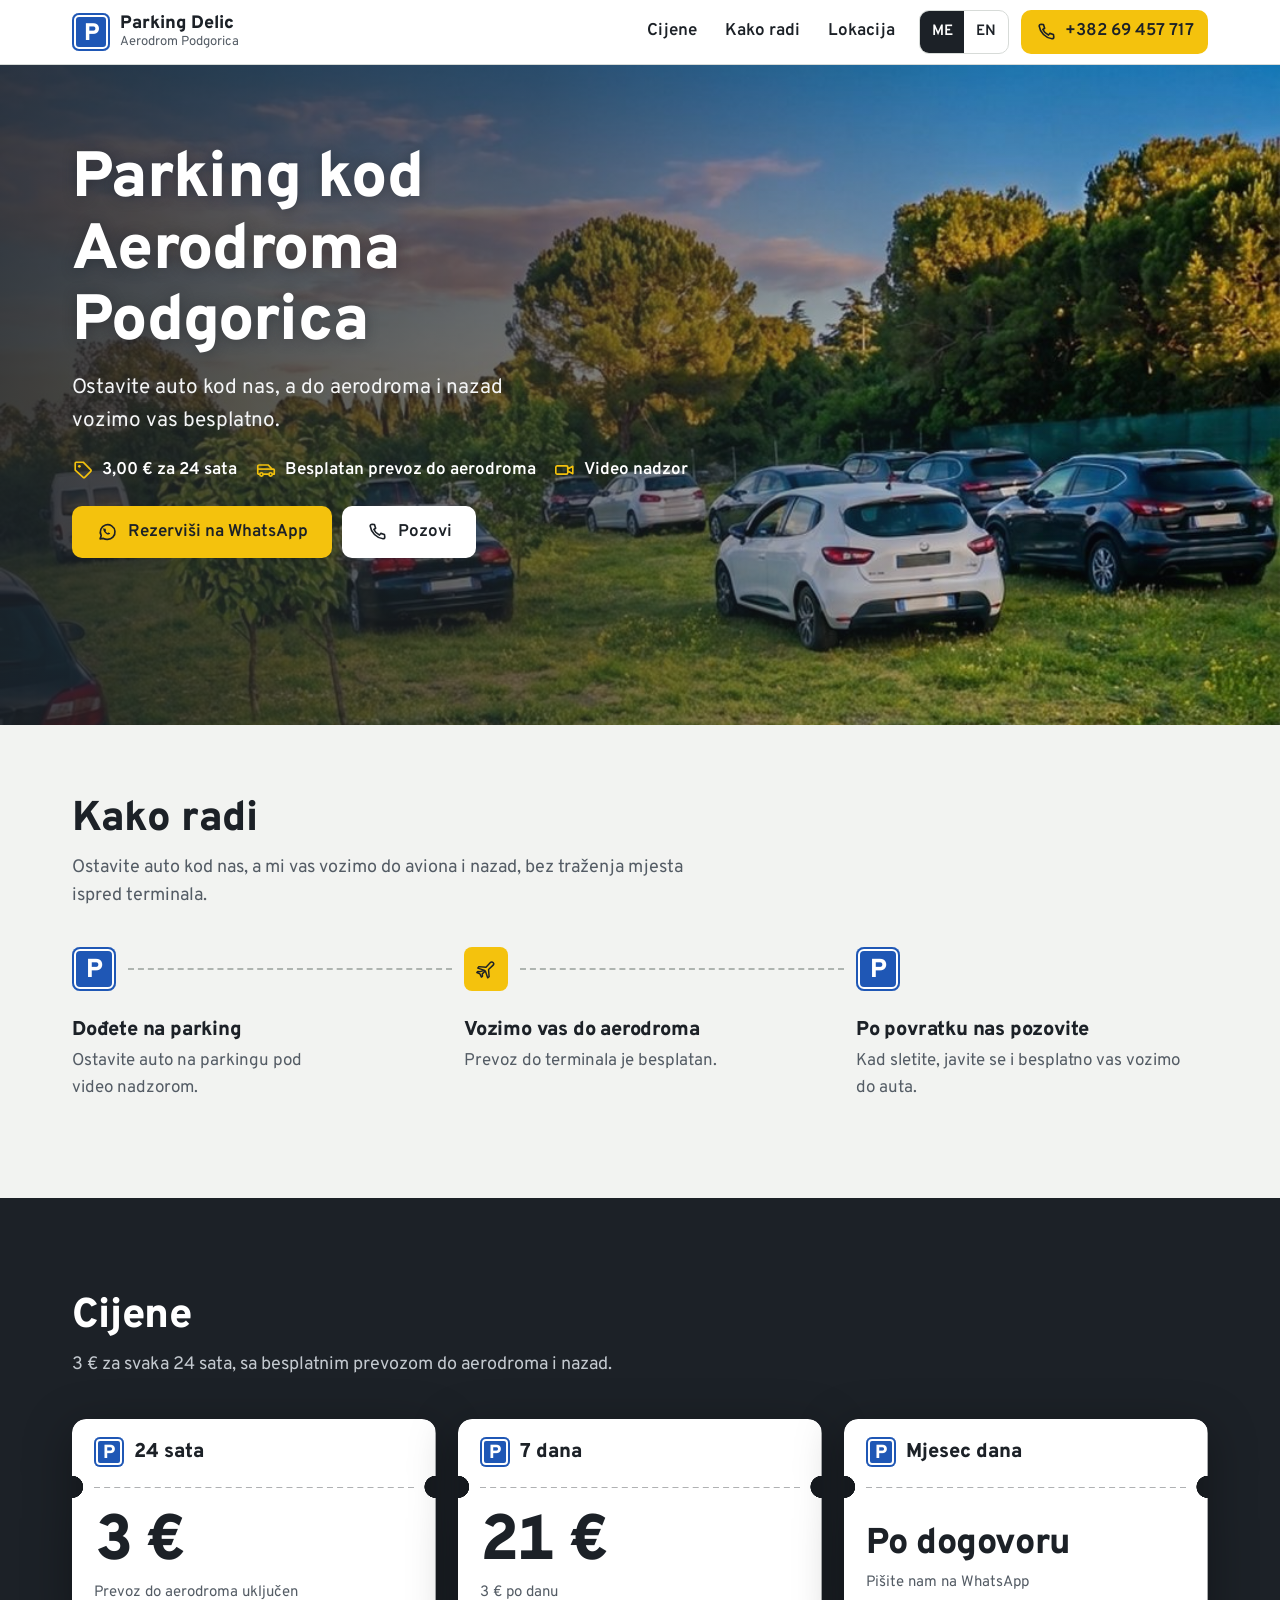
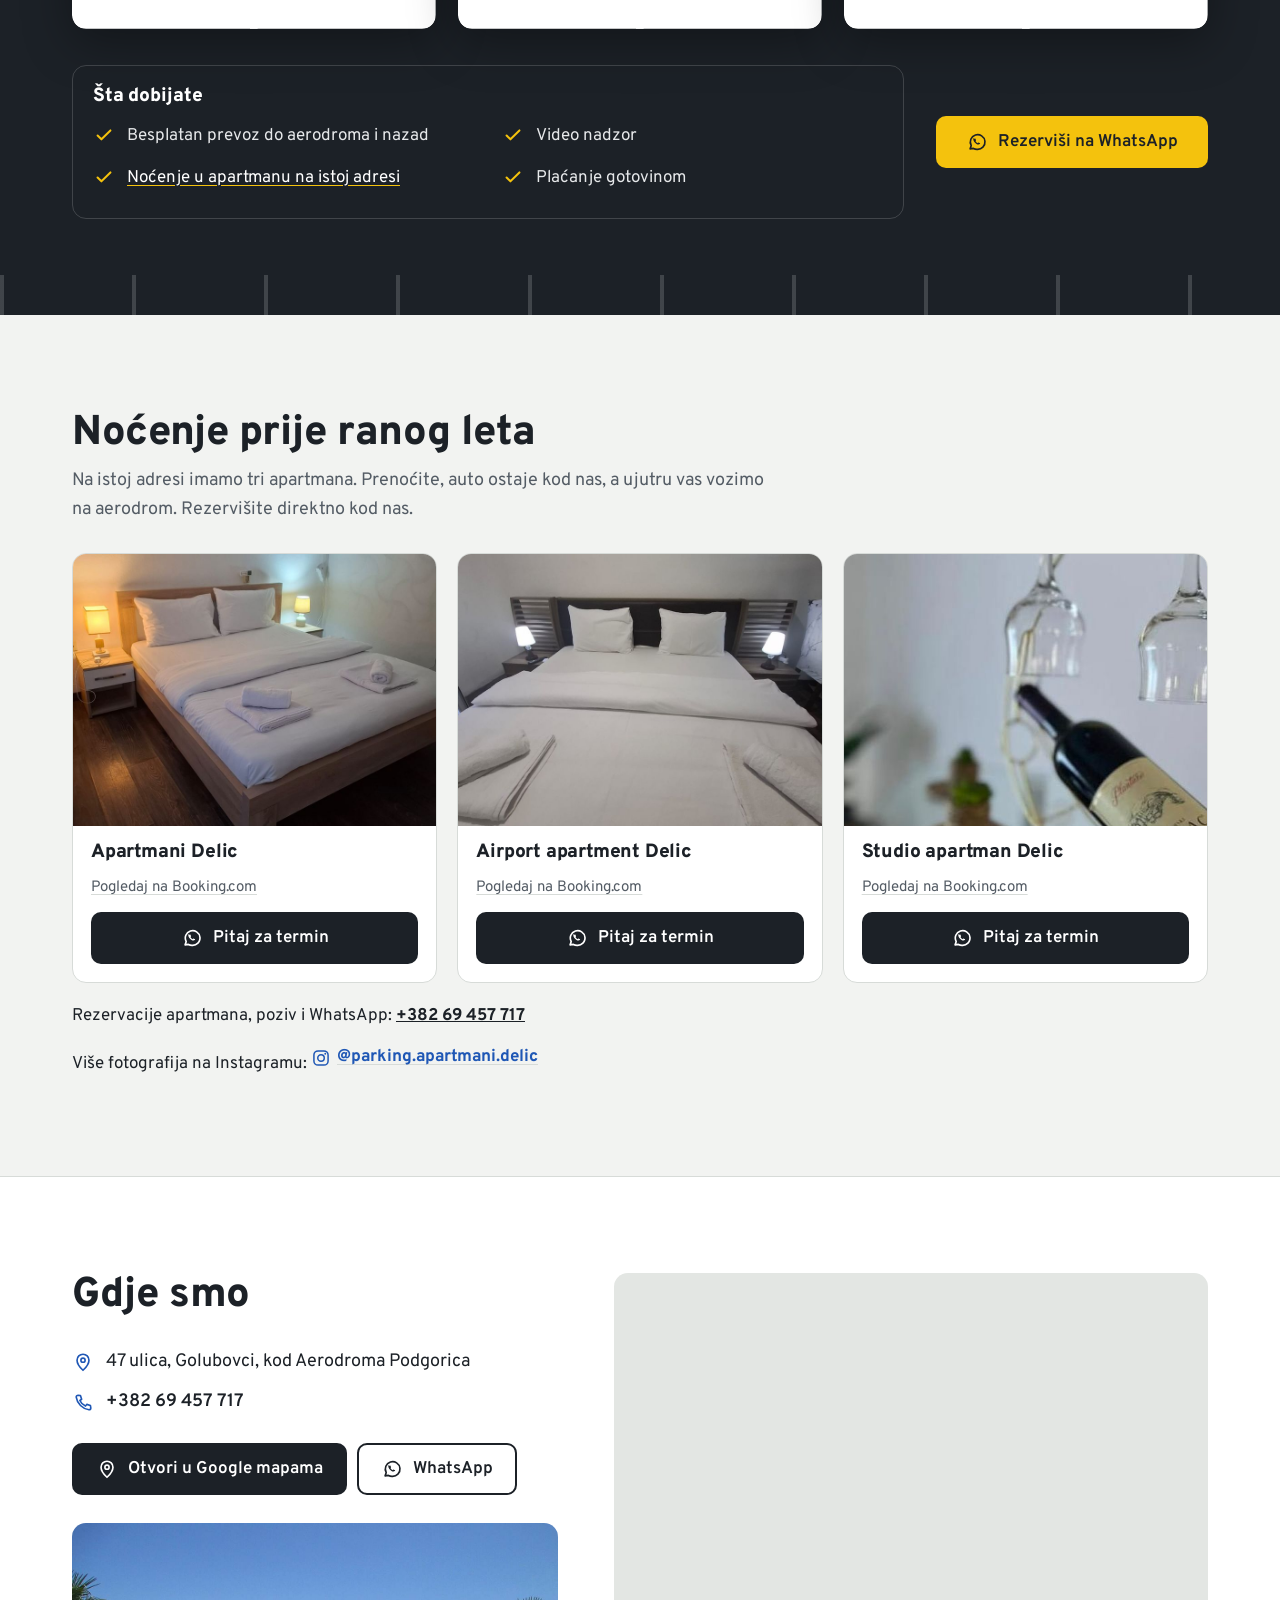
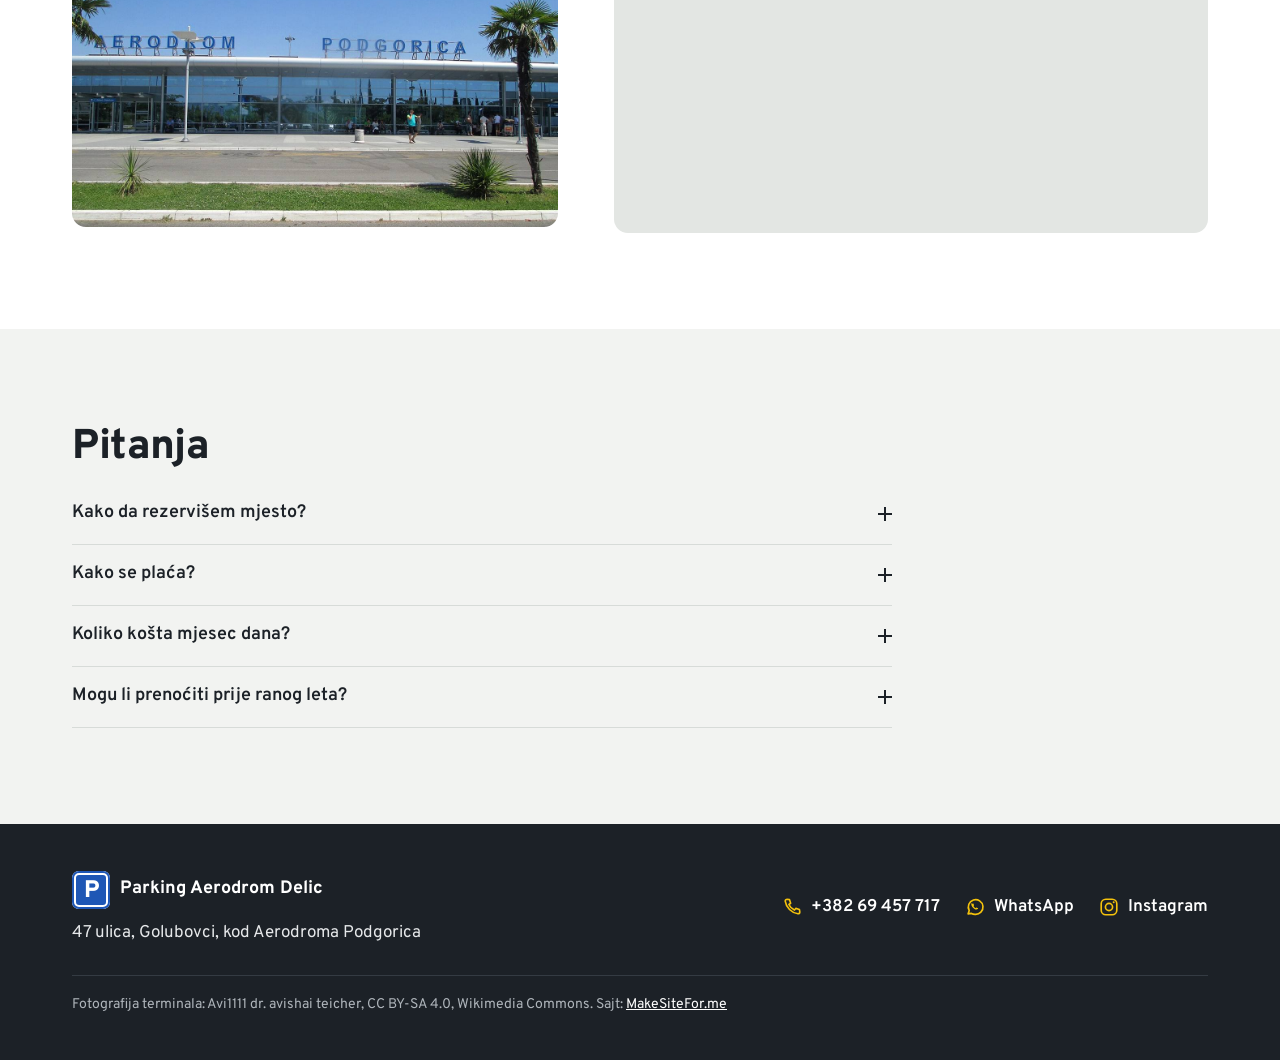
==== index.html @ aa26965f "feat: Parking Aerodrom Delic site on parkingdelic.me Co-Authored-By: Claude Opus 5.5 <noreply@anthro" ====
<!doctype html>
<html lang="sr-Latn-ME">
<head>
<meta charset="utf-8">
<meta name="viewport" content="width=device-width, initial-scale=1, viewport-fit=cover">
<title>Parking Aerodrom Delic · Parking kod Aerodroma Podgorica</title>
<meta name="description" content="Parking kod Aerodroma Podgorica: 3 € za 24 sata, besplatan prevoz do aerodroma i nazad, video nadzor. Rezervacija preko WhatsApp-a.">
<link rel="canonical" href="https://parkingdelic.me/">
<meta name="theme-color" content="#1C2127">
<meta property="og:title" content="Parking Aerodrom Delic · Parking kod Aerodroma Podgorica">
<meta property="og:description" content="3 € za 24 sata. Do aerodroma i nazad vozimo vas besplatno.">
<meta property="og:image" content="https://parkingdelic.me/img/og.jpg?v=2">
<meta property="og:image:width" content="1200">
<meta property="og:image:height" content="630">
<meta property="og:type" content="website">
<meta property="og:url" content="https://parkingdelic.me/">
<meta property="og:site_name" content="Parking Aerodrom Delic">
<link rel="icon" type="image/svg+xml" href="./img/favicon.svg">
<link rel="preconnect" href="https://fonts.googleapis.com"><link rel="preconnect" href="https://fonts.gstatic.com" crossorigin>
<link href="https://fonts.googleapis.com/css2?family=Overpass:wght@400;600;800&display=swap" rel="stylesheet">
<link rel="preload" as="image" href="./img/hero-m.jpg?v=2" media="(max-width: 959px)">
<link rel="stylesheet" href="./style.css?v=13">
<script type="application/ld+json">{"@context": "https://schema.org", "@type": "LocalBusiness", "name": "Parking Aerodrom Delic", "description": "Parking kod Aerodroma Podgorica: 3 € za 24 sata, besplatan prevoz do aerodroma i nazad, video nadzor.", "url": "https://parkingdelic.me/", "image": "https://parkingdelic.me/img/og.jpg", "telephone": "+38269457717", "priceRange": "€", "paymentAccepted": "Cash", "address": {"@type": "PostalAddress", "streetAddress": "47 ulica", "addressLocality": "Golubovci", "addressCountry": "ME"}, "geo": {"@type": "GeoCoordinates", "latitude": 42.3581263, "longitude": 19.2383344}, "hasMap": "https://maps.app.goo.gl/1nRaFkudoSH49azQ9", "sameAs": ["https://www.instagram.com/parking.apartmani.delic/"]}</script>
</head>
<body>
<svg width="0" height="0" style="position:absolute" aria-hidden="true">
  <symbol id="i-phone" viewBox="0 0 24 24"><path d="M6.6 3.5l2.6.4 1.3 4-1.9 1.4a12 12 0 006.1 6.1l1.4-1.9 4 1.3.4 2.6c0 1.1-.9 2-2 2A16.5 16.5 0 014.6 5.5c0-1.1.9-2 2-2z" fill="none" stroke="currentColor" stroke-width="1.8" stroke-linejoin="round"/></symbol>
  <symbol id="i-wa" viewBox="0 0 24 24"><path d="M4.5 19.5l1.2-3.6A8 8 0 1112 20a8 8 0 01-3.9-1z" fill="none" stroke="currentColor" stroke-width="1.8" stroke-linejoin="round"/><path d="M9.3 8.6c.3-.6.9-.5 1.1 0l.5 1.2c.1.3 0 .6-.2.8l-.4.4c.5 1 1.3 1.8 2.3 2.3l.4-.4c.2-.2.5-.3.8-.2l1.2.5c.5.2.6.8 0 1.1-1 .7-2.4.6-3.9-.5a8 8 0 01-2.2-2.2c-1.1-1.5-1.2-2.9-.5-3.9z" fill="currentColor"/></symbol>
  <symbol id="i-pin" viewBox="0 0 24 24"><path d="M12 21s-6.5-6-6.5-11a6.5 6.5 0 0113 0c0 5-6.5 11-6.5 11z" fill="none" stroke="currentColor" stroke-width="1.8"/><circle cx="12" cy="10" r="2.3" fill="none" stroke="currentColor" stroke-width="1.8"/></symbol>
  <symbol id="i-clock" viewBox="0 0 24 24"><circle cx="12" cy="12" r="8.5" fill="none" stroke="currentColor" stroke-width="1.8"/><path d="M12 7.5V12l3 2" fill="none" stroke="currentColor" stroke-width="1.8" stroke-linecap="round"/></symbol>
  <symbol id="i-van" viewBox="0 0 24 24"><path d="M3 16.5V8a1.5 1.5 0 011.5-1.5h10l4 4.5H20a1 1 0 011 1v4.5h-2M3 16.5h2m4 0h6" fill="none" stroke="currentColor" stroke-width="1.8" stroke-linejoin="round"/><circle cx="7" cy="16.8" r="1.8" fill="none" stroke="currentColor" stroke-width="1.8"/><circle cx="17" cy="16.8" r="1.8" fill="none" stroke="currentColor" stroke-width="1.8"/><path d="M3 11h15.5" fill="none" stroke="currentColor" stroke-width="1.8"/></symbol>
  <symbol id="i-tag" viewBox="0 0 24 24"><path d="M3.5 12.2V4.5a1 1 0 011-1h7.7l8.3 8.3a1.2 1.2 0 010 1.7l-6.6 6.6a1.2 1.2 0 01-1.7 0z" fill="none" stroke="currentColor" stroke-width="1.8" stroke-linejoin="round"/><circle cx="8" cy="8" r="1.5" fill="currentColor"/></symbol>
  <symbol id="i-check" viewBox="0 0 24 24"><path d="M5 12.5l4.2 4.2L19 7" fill="none" stroke="currentColor" stroke-width="2.2" stroke-linecap="round" stroke-linejoin="round"/></symbol>
  <symbol id="i-plane" viewBox="0 0 24 24"><path d="M10.5 13.5L3 11l1.2-1.6 7.8.6 4.8-5a2 2 0 013 2.8l-5 4.8.6 7.8-1.6 1.2-2.5-7.5-3.4 3.2.3 2.5-1.2 1-1.6-3.4-3.4-1.6 1-1.2 2.5.3z" fill="none" stroke="currentColor" stroke-width="1.6" stroke-linejoin="round"/></symbol>
  <symbol id="i-cam" viewBox="0 0 24 24"><path d="M3.5 7.5h10a1.5 1.5 0 011.5 1.5v6a1.5 1.5 0 01-1.5 1.5h-10A1.5 1.5 0 012 15V9a1.5 1.5 0 011.5-1.5zM15 11l5.5-3v8L15 13" fill="none" stroke="currentColor" stroke-width="1.8" stroke-linejoin="round"/></symbol>
  <symbol id="i-ig" viewBox="0 0 24 24"><rect x="3.5" y="3.5" width="17" height="17" rx="5" fill="none" stroke="currentColor" stroke-width="1.8"/><circle cx="12" cy="12" r="3.9" fill="none" stroke="currentColor" stroke-width="1.8"/><circle cx="17.1" cy="6.9" r="1.1" fill="currentColor"/></symbol>
  <symbol id="i-plus" viewBox="0 0 24 24"><path d="M12 5v14M5 12h14" fill="none" stroke="currentColor" stroke-width="2" stroke-linecap="round"/></symbol>
</svg>

<header class="top">
  <div class="wrap top-in">
    <a class="brand" href="./" aria-label="Parking Aerodrom Delic" translate="no">
      <span class="sign" aria-hidden="true">P</span>
      <span class="brand-t"><b>Parking Delic</b><small data-i18n="brand_sub">Aerodrom Podgorica</small></span>
    </a>
    <nav class="nav" aria-label="Meni">
      <a href="#cijene" data-i18n="nav_prices">Cijene</a>
      <a href="#kako" data-i18n="nav_how">Kako radi</a>
      <a href="#lokacija" data-i18n="nav_where">Lokacija</a>
    </nav>
    <div class="lang" role="group" aria-label="Jezik / Language">
      <button type="button" data-lang="me" aria-pressed="true">ME</button>
      <button type="button" data-lang="en" aria-pressed="false">EN</button>
    </div>
    <a class="top-call" href="tel:+38269457717" aria-label="Pozovite nas" data-i18n-aria="call_aria"><svg aria-hidden="true"><use href="#i-phone"/></svg><span translate="no">+382 69 457 717</span></a>
  </div>
</header>

<main>
<section class="hero" aria-labelledby="h1">
  <picture class="hero-img">
    <source media="(max-width: 959px)" srcset="./img/hero-m.jpg?v=2" width="900" height="808">
    <img src="./img/hero-d.jpg?v=2" width="1080" height="600" alt="Automobili na parkingu Aerodrom Delic" data-i18n-alt="hero_alt" fetchpriority="high">
  </picture>
  <div class="wrap hero-in">
    <div class="hero-txt">
      <h1 id="h1" data-i18n="h1">Parking kod Aerodroma Podgorica</h1>
      <p class="lead" data-i18n="lead">Ostavite auto kod nas, a do aerodroma i nazad vozimo vas besplatno.</p>
      <ul class="facts">
        <li><svg aria-hidden="true"><use href="#i-tag"/></svg><span data-i18n="f_price">3,00&nbsp;€ za 24 sata</span></li>
        <li><svg aria-hidden="true"><use href="#i-van"/></svg><span data-i18n="f_term">Besplatan prevoz do aerodroma</span></li>
        <li><svg aria-hidden="true"><use href="#i-cam"/></svg><span data-i18n="f_cam">Video nadzor</span></li>
      </ul>
      <div class="hero-btns">
        <a class="btn btn-y js-wa" href="https://wa.me/38269457717" target="_blank" rel="noopener"><svg aria-hidden="true"><use href="#i-wa"/></svg><span data-i18n="btn_wa">Rezerviši na WhatsApp</span></a>
        <a class="btn btn-w" href="tel:+38269457717"><svg aria-hidden="true"><use href="#i-phone"/></svg><span data-i18n="btn_call">Pozovi</span></a>
      </div>
    </div>
  </div>
</section>

<section class="sec how" id="kako" aria-labelledby="h-how">
  <div class="wrap">
    <h2 id="h-how" data-i18n="how_h">Kako radi</h2>
    <p class="sec-lead" data-i18n="how_lead">Ostavite auto kod nas, a mi vas vozimo do aviona i nazad, bez traženja mjesta ispred terminala.</p>
    <ol class="steps">
      <li>
        <span class="st-n" aria-hidden="true">P</span>
        <h3 data-i18n="s1_h">Dođete na parking</h3>
        <p data-i18n="s1_p">Ostavite auto na parkingu pod video nadzorom.</p>
      </li>
      <li>
        <span class="st-n" aria-hidden="true"><svg><use href="#i-plane"/></svg></span>
        <h3 data-i18n="s2_h">Vozimo vas do aerodroma</h3>
        <p data-i18n="s2_p">Prevoz do terminala je besplatan.</p>
      </li>
      <li>
        <span class="st-n" aria-hidden="true">P</span>
        <h3 data-i18n="s3_h">Po povratku nas pozovite</h3>
        <p data-i18n="s3_p">Kad sletite, javite se i besplatno vas vozimo do auta.</p>
      </li>
    </ol>
  </div>
</section>

<section class="sec prices" id="cijene" aria-labelledby="h-pr">
  <div class="wrap">
    <h2 id="h-pr" data-i18n="pr_h">Cijene</h2>
    <p class="sec-lead" data-i18n="pr_lead">3 € za svaka 24 sata, sa besplatnim prevozom do aerodroma i nazad.</p>
    <ul class="tix">
      <li class="tk">
        <div class="tk-a"><span class="sign sign-s" aria-hidden="true">P</span><span class="tk-l" data-i18n="r_day">24 sata</span></div>
        <div class="tk-b"><b class="tk-p" data-eur="3">3&nbsp;€</b><span class="tk-s" data-i18n="r_day_s">Prevoz do aerodroma uključen</span></div>
      </li>
      <li class="tk">
        <div class="tk-a"><span class="sign sign-s" aria-hidden="true">P</span><span class="tk-l" data-i18n="r_week">7 dana</span></div>
        <div class="tk-b"><b class="tk-p" data-eur="21">21&nbsp;€</b><span class="tk-s" data-i18n="r_week_s">3 € po danu</span></div>
      </li>
      <li class="tk">
        <div class="tk-a"><span class="sign sign-s" aria-hidden="true">P</span><span class="tk-l" data-i18n="r_month">Mjesec dana</span></div>
        <div class="tk-b"><b class="tk-p tk-txt" data-i18n="t_month">Po dogovoru</b><span class="tk-s" data-i18n="r_month_s">Pišite nam na WhatsApp</span></div>
      </li>
    </ul>
    <div class="pr-foot">
      <div class="incl">
        <h3 data-i18n="in_h">Šta dobijate</h3>
        <ul>
          <li><svg aria-hidden="true"><use href="#i-check"/></svg><span data-i18n="in1">Besplatan prevoz do aerodroma i nazad</span></li>
          <li><svg aria-hidden="true"><use href="#i-check"/></svg><span data-i18n="in2">Video nadzor</span></li>
          <li><svg aria-hidden="true"><use href="#i-check"/></svg><a href="#nocenje" data-i18n="in3">Noćenje u apartmanu na istoj adresi</a></li>
          <li><svg aria-hidden="true"><use href="#i-check"/></svg><span data-i18n="in4">Plaćanje gotovinom</span></li>
        </ul>
      </div>
      <a class="btn btn-y js-wa" href="https://wa.me/38269457717" target="_blank" rel="noopener"><svg aria-hidden="true"><use href="#i-wa"/></svg><span data-i18n="btn_wa">Rezerviši na WhatsApp</span></a>
    </div>
  </div>
</section>

<section class="sec stay" id="nocenje" aria-labelledby="h-stay">
  <div class="wrap">
    <h2 id="h-stay" data-i18n="stay_h">Noćenje prije ranog leta</h2>
    <p class="sec-lead" data-i18n="stay_lead">Na istoj adresi imamo tri apartmana. Prenoćite, auto ostaje kod nas, a ujutru vas vozimo na aerodrom. Rezervišite direktno kod nas.</p>
    <div class="apts">
      <article class="apt">
        <img src="./img/apt-1.jpg" width="800" height="600" loading="lazy" alt="Spavaća soba, Apartmani Delic" data-i18n-alt="apt_alt1">
        <div class="apt-b">
          <h3 translate="no">Apartmani Delic</h3>
          <p class="bk"><a href="https://www.booking.com/searchresults.html?ss=Apartmani+Delic%2C+Golubovci" target="_blank" rel="noopener" data-i18n="apt_bk">Pogledaj na Booking.com</a></p>
          <a class="btn btn-d js-apt" data-apt="Apartmani Delic" href="https://wa.me/38269457717" target="_blank" rel="noopener"><svg aria-hidden="true"><use href="#i-wa"/></svg><span data-i18n="apt_wa">Pitaj za termin</span></a>
        </div>
      </article>
      <article class="apt">
        <img src="./img/apt-2.jpg" width="800" height="600" loading="lazy" alt="Spavaća soba, Airport apartment Delic" data-i18n-alt="apt_alt2">
        <div class="apt-b">
          <h3 translate="no">Airport apartment Delic</h3>
          <p class="bk"><a href="https://www.booking.com/searchresults.html?ss=Airport+apartment+Deli%C4%87%2C+Golubovci" target="_blank" rel="noopener" data-i18n="apt_bk">Pogledaj na Booking.com</a></p>
          <a class="btn btn-d js-apt" data-apt="Airport apartment Delic" href="https://wa.me/38269457717" target="_blank" rel="noopener"><svg aria-hidden="true"><use href="#i-wa"/></svg><span data-i18n="apt_wa">Pitaj za termin</span></a>
        </div>
      </article>
      <article class="apt">
        <img src="./img/apt-3.jpg" width="537" height="403" loading="lazy" alt="Detalj enterijera, Studio apartman Delic" data-i18n-alt="apt_alt3">
        <div class="apt-b">
          <h3 translate="no">Studio apartman Delic</h3>
          <p class="bk"><a href="https://www.booking.com/searchresults.html?ss=Studio+apartman+Delic%2C+Golubovci" target="_blank" rel="noopener" data-i18n="apt_bk">Pogledaj na Booking.com</a></p>
          <a class="btn btn-d js-apt" data-apt="Studio apartman Delic" href="https://wa.me/38269457717" target="_blank" rel="noopener"><svg aria-hidden="true"><use href="#i-wa"/></svg><span data-i18n="apt_wa">Pitaj za termin</span></a>
        </div>
      </article>
    </div>
    <p class="apt-call"><span data-i18n="apt_call">Rezervacije apartmana, poziv i WhatsApp:</span> <a href="tel:+38269457717" translate="no">+382 69 457 717</a></p>
    <p class="apt-ig"><span data-i18n="apt_ig">Više fotografija na Instagramu:</span> <a href="https://www.instagram.com/parking.apartmani.delic/" target="_blank" rel="noopener"><svg aria-hidden="true"><use href="#i-ig"/></svg><span translate="no">@parking.apartmani.delic</span></a></p>
  </div>
</section>

<section class="sec where" id="lokacija" aria-labelledby="h-wh">
  <div class="wrap wh-grid">
    <div class="wh-txt">
      <h2 id="h-wh" data-i18n="wh_h">Gdje smo</h2>
      <ul class="wh-list">
        <li><svg aria-hidden="true"><use href="#i-pin"/></svg><span data-i18n="wh_addr">47 ulica, Golubovci, kod Aerodroma Podgorica</span></li>
        <li><svg aria-hidden="true"><use href="#i-phone"/></svg><a href="tel:+38269457717" translate="no">+382 69 457 717</a></li>
      </ul>
      <div class="wh-btns">
        <a class="btn btn-d" href="https://www.google.com/maps/search/?api=1&amp;query=42.3581263%2C19.2383344" target="_blank" rel="noopener"><svg aria-hidden="true"><use href="#i-pin"/></svg><span data-i18n="wh_map">Otvori u Google mapama</span></a>
        <a class="btn btn-o js-wa" href="https://wa.me/38269457717" target="_blank" rel="noopener"><svg aria-hidden="true"><use href="#i-wa"/></svg><span>WhatsApp</span></a>
      </div>
      <picture class="wh-photo">
        <source media="(max-width: 640px)" srcset="./img/terminal-700.jpg">
        <img src="./img/terminal-1200.jpg" width="1200" height="750" loading="lazy" alt="Terminal Aerodroma Podgorica" data-i18n-alt="term_alt">
      </picture>
    </div>
    <div class="map">
      <iframe title="Mapa: Parking Aerodrom Delic" data-i18n-title="map_title" src="https://maps.google.com/maps?q=42.3581263,19.2383344&amp;z=15&amp;output=embed" loading="lazy" referrerpolicy="no-referrer-when-downgrade"></iframe>
    </div>
  </div>
</section>

<section class="sec faq" aria-labelledby="h-faq">
  <div class="wrap faq-in">
    <h2 id="h-faq" data-i18n="faq_h">Pitanja</h2>
    <details><summary data-i18n="q1">Kako da rezervišem mjesto?</summary><p data-i18n="a1">Pišite nam na WhatsApp ili pozovite i recite kada dolazite i kada se vraćate.</p></details>
    <details><summary data-i18n="q2">Kako se plaća?</summary><p data-i18n="a2">Gotovinom.</p></details>
    <details><summary data-i18n="q3">Koliko košta mjesec dana?</summary><p data-i18n="a3">Cijenu za mjesec dana dogovaramo. Pišite nam na WhatsApp.</p></details>
    <details><summary data-i18n="q4">Mogu li prenoćiti prije ranog leta?</summary><p data-i18n="a4">Da, na istoj adresi imamo tri apartmana. Rezervišite direktno kod nas, pozivom ili na WhatsApp.</p></details>
  </div>
</section>
</main>

<footer class="foot">
  <div class="wrap foot-in">
    <div>
      <p class="brand brand-f" translate="no"><span class="sign" aria-hidden="true">P</span><b>Parking Aerodrom Delic</b></p>
      <p data-i18n="wh_addr">47 ulica, Golubovci, kod Aerodroma Podgorica</p>
    </div>
    <div class="foot-c">
      <a href="tel:+38269457717"><svg aria-hidden="true"><use href="#i-phone"/></svg><span translate="no">+382 69 457 717</span></a>
      <a class="js-wa" href="https://wa.me/38269457717" target="_blank" rel="noopener"><svg aria-hidden="true"><use href="#i-wa"/></svg><span>WhatsApp</span></a>
      <a href="https://www.instagram.com/parking.apartmani.delic/" target="_blank" rel="noopener"><svg aria-hidden="true"><use href="#i-ig"/></svg><span>Instagram</span></a>
    </div>
    <p class="credits"><span data-i18n="credits">Fotografija terminala:</span> Avi1111 dr. avishai teicher, CC BY-SA 4.0, Wikimedia Commons. <span data-i18n="made">Sajt:</span> <a href="https://makesitefor.me/" translate="no">MakeSiteFor.me</a></p>
  </div>
</footer>

<nav class="bar" aria-label="Brzi kontakt" data-i18n-aria="bar_aria">
  <a href="tel:+38269457717"><svg aria-hidden="true"><use href="#i-phone"/></svg><span data-i18n="btn_call">Pozovi</span></a>
  <a class="bar-wa js-wa" href="https://wa.me/38269457717" target="_blank" rel="noopener"><svg aria-hidden="true"><use href="#i-wa"/></svg><span>WhatsApp</span></a>
</nav>

<script src="./app.js?v=13"></script>
</body>
</html>
---- style.css ----
:root{
  --asfalt:#1C2127;   /* asphalt: text, dark buttons, footer */
  --znak:#1F57B5;     /* blue of the P road sign */
  --linija:#F4C20D;   /* yellow parking line */
  --beton:#F2F3F1;    /* light concrete page */
  --papir:#FFFFFF;    /* cards */
  --siva:#545C65;     /* secondary text */
  --rub:#D7DBD8;      /* borders */
  --r:14px;
  --f:"Overpass",system-ui,-apple-system,"Segoe UI",sans-serif;
}
*,*::before,*::after{box-sizing:border-box}
html{-webkit-text-size-adjust:100%;scroll-behavior:smooth;scroll-padding-top:16px}
body{margin:0;font-family:var(--f);font-size:17px;line-height:1.6;color:var(--asfalt);background:var(--beton);accent-color:var(--znak);caret-color:var(--znak)}
::selection{background:var(--linija);color:var(--asfalt)}
img{display:block;max-width:100%;height:auto}
a{color:var(--znak)}
h1,h2,h3{line-height:1.12;margin:0;text-wrap:balance;letter-spacing:-.01em}
p{margin:0;text-wrap:pretty}
svg{width:22px;height:22px;flex:none}
button,input,select{font:inherit;color:inherit}
:focus-visible{outline:3px solid var(--znak);outline-offset:2px;border-radius:6px}
.hero-txt :focus-visible,.foot :focus-visible{outline-color:var(--linija)}
.sr{position:absolute;width:1px;height:1px;overflow:hidden;clip:rect(0 0 0 0);white-space:nowrap}
.wrap{width:100%;max-width:1200px;margin:0 auto;padding:0 16px}
@media (min-width:768px){.wrap{padding:0 32px}}

/* demo note */

/* header */
.top{background:var(--papir);border-bottom:1px solid var(--rub)}
.top-in{display:flex;align-items:center;gap:12px;min-height:64px}
.brand{display:flex;align-items:center;gap:10px;text-decoration:none;color:var(--asfalt);margin-right:auto;min-height:44px}
.sign{display:inline-grid;place-items:center;width:38px;height:38px;border-radius:7px;background:var(--znak);color:#fff;font-weight:800;font-size:24px;line-height:1;padding-top:3px;box-shadow:inset 0 0 0 2px var(--znak),inset 0 0 0 4px #fff}
.brand-t{display:grid;line-height:1.15}
.brand-t b{font-size:18px;font-weight:800}
.brand-t small{font-size:13px;color:var(--siva)}
.nav{display:none;gap:4px}
.nav a{color:var(--asfalt);text-decoration:none;font-weight:600;padding:10px 12px;border-radius:8px}
.nav a:hover{background:var(--beton)}
.lang{display:flex;border:1.5px solid var(--rub);border-radius:10px;overflow:hidden}
.lang button{border:0;background:none;min-width:44px;min-height:42px;font-weight:600;font-size:15px;cursor:pointer;touch-action:manipulation}
.lang button[aria-pressed="true"]{background:var(--asfalt);color:#fff}
.top-call{display:inline-flex;align-items:center;justify-content:center;gap:8px;min-width:44px;min-height:44px;border-radius:10px;background:var(--linija);color:var(--asfalt);text-decoration:none;font-weight:600}
.top-call span{display:none}
@media (min-width:600px){.top-call{padding:0 14px}.top-call span{display:inline}}
@media (min-width:900px){.nav{display:flex}}

/* buttons */
.btn{display:inline-flex;align-items:center;justify-content:center;gap:10px;min-height:52px;padding:0 22px;border-radius:10px;font-weight:600;font-size:17px;line-height:1.2;text-decoration:none;border:2px solid transparent;cursor:pointer;touch-action:manipulation;text-align:center;transition:transform .15s ease,background-color .15s ease}
.btn:active{transform:translateY(1px)}
.btn-y{background:var(--linija);color:var(--asfalt)}
.btn-y:hover{background:#FFD12E}
.btn-w{background:#fff;color:var(--asfalt)}
.btn-w:hover{background:#EEF0F2}
.btn-d{background:var(--asfalt);color:#fff}
.btn-d:hover{background:#2C333B}
.btn-o{border-color:var(--asfalt);color:var(--asfalt);background:transparent}
.btn-o:hover{background:var(--papir)}
.btn[disabled]{opacity:.55;cursor:wait}

/* hero */
.hero{position:relative;isolation:isolate}
.hero-txt{position:relative;margin:0 -16px;padding:230px 16px 56px;display:flex;flex-direction:column;justify-content:flex-end;color:#fff}
.hero-img{position:absolute;inset:0;z-index:-1;display:block;overflow:hidden;background:#5E6B76}
.hero-img img{width:100%;height:100%;object-fit:cover;object-position:50% 0}
.hero-img::after{content:"";position:absolute;inset:0;background:linear-gradient(180deg,rgba(28,33,39,.15) 0%,rgba(28,33,39,.05) 14%,rgba(28,33,39,.66) 30%,rgba(28,33,39,.88) 46%,rgba(28,33,39,.94) 100%)}
.hero h1{font-size:clamp(2.1rem,6.4vw + .7rem,4rem);font-weight:800;max-width:15ch;text-shadow:0 1px 14px rgba(28,33,39,.45)}
.lead{font-size:clamp(1.06rem,1vw + .9rem,1.3rem);margin-top:12px;max-width:34ch;color:#F4F5F6}
.facts{list-style:none;margin:18px 0 0;padding:0;display:flex;flex-wrap:wrap;gap:8px 18px;font-weight:600}
.facts li{display:flex;align-items:center;gap:8px}
.facts svg{color:var(--linija)}
.hero-btns{display:grid;gap:10px;margin-top:22px}
@media (min-width:480px){.hero-btns{display:flex;flex-wrap:wrap}}

@media (min-width:960px){
  .hero{min-height:660px}
  .hero-in{display:grid;grid-template-columns:1fr 420px;gap:48px;align-items:center;padding-top:56px;padding-bottom:56px}
  .hero-txt{position:static;margin:0;padding:24px 0;min-height:0}
  .hero-img img{object-position:50% 50%}
  .hero-img::after{background:linear-gradient(90deg,rgba(28,33,39,.86) 0%,rgba(28,33,39,.62) 42%,rgba(28,33,39,.18) 78%,rgba(28,33,39,.1) 100%)}
}

/* sections */
.sec{padding:64px 0}
.sec h2{font-size:clamp(1.8rem,2.4vw + 1rem,2.6rem);font-weight:800}
.sec-lead{font-size:18px;color:var(--siva);margin-top:10px;max-width:58ch}
@media (min-width:960px){.sec{padding:96px 0}}

/* steps */
.how{padding-top:72px}
.steps{list-style:none;margin:36px 0 0;padding:0;display:grid;gap:28px}
.steps li{position:relative;padding-left:64px;min-height:44px}
.steps li:not(:last-child)::before{content:"";position:absolute;left:21px;top:52px;bottom:-24px;border-left:2px dashed #AEB4B0}
.st-n{position:absolute;left:0;top:0;width:44px;height:44px;border-radius:8px;display:grid;place-items:center;background:var(--znak);color:#fff;font-weight:800;font-size:26px;padding-top:3px;box-shadow:inset 0 0 0 2px var(--znak),inset 0 0 0 4px #fff}
.steps li:nth-child(2) .st-n{background:var(--linija);color:var(--asfalt);box-shadow:none;padding:0}
.steps h3{font-size:1.25rem;font-weight:800;padding-top:8px}
.steps p{margin-top:6px;color:var(--siva);max-width:40ch}
@media (min-width:860px){
  .steps{grid-template-columns:repeat(3,1fr);gap:40px}
  .steps li{padding:64px 0 0}
  .steps li:not(:last-child)::before{left:56px;right:-28px;top:21px;bottom:auto;border-left:0;border-top:2px dashed #AEB4B0}
}

/* prices: parking tickets on asphalt */
.prices{position:relative;background:var(--asfalt);color:#fff;overflow:hidden}
.prices::after{content:"";position:absolute;left:0;right:0;bottom:0;height:40px;background:repeating-linear-gradient(90deg,rgba(255,255,255,.16) 0 4px,transparent 4px 132px);pointer-events:none}
.prices .sec-lead{color:#C3C9CF}
.tix{list-style:none;margin:32px 0 0;padding:0;display:grid;gap:14px}
.tk{display:flex;filter:drop-shadow(0 12px 24px rgba(0,0,0,.35))}
.tk-a,.tk-b{background:var(--papir);color:var(--asfalt)}
.tk-a{flex:1;display:flex;flex-direction:column;justify-content:center;align-items:flex-start;gap:8px;padding:16px 16px 16px 18px;border-radius:var(--r) 0 0 var(--r);
  -webkit-mask:radial-gradient(circle at 100% 0,#0000 11px,#000 11.5px) top/100% 51% no-repeat,radial-gradient(circle at 100% 100%,#0000 11px,#000 11.5px) bottom/100% 51% no-repeat;mask:radial-gradient(circle at 100% 0,#0000 11px,#000 11.5px) top/100% 51% no-repeat,radial-gradient(circle at 100% 100%,#0000 11px,#000 11.5px) bottom/100% 51% no-repeat}
.tk-b{position:relative;width:52%;display:flex;flex-direction:column;justify-content:center;gap:4px;padding:14px 16px 14px 20px;border-radius:0 var(--r) var(--r) 0;
  -webkit-mask:radial-gradient(circle at 0 0,#0000 11px,#000 11.5px) top/100% 51% no-repeat,radial-gradient(circle at 0 100%,#0000 11px,#000 11.5px) bottom/100% 51% no-repeat;mask:radial-gradient(circle at 0 0,#0000 11px,#000 11.5px) top/100% 51% no-repeat,radial-gradient(circle at 0 100%,#0000 11px,#000 11.5px) bottom/100% 51% no-repeat}
.tk-b::before{content:"";position:absolute;left:-1px;top:14px;bottom:14px;border-left:2px dashed rgba(28,33,39,.35)}
.sign-s{width:30px;height:30px;font-size:19px;border-radius:6px;flex:none}
.tk-l{font-weight:800;font-size:1.25rem;line-height:1.1}
.tk-p{font-weight:800;font-size:2.5rem;line-height:1;letter-spacing:-.03em;font-variant-numeric:tabular-nums;white-space:nowrap}
.tk-p.tk-txt{font-size:1.45rem;letter-spacing:-.01em;line-height:1.15;white-space:normal}
.tk-s{font-size:14px;line-height:1.3;color:var(--siva)}
.pr-foot{display:grid;gap:20px;margin-top:28px}
.incl{border:1px solid rgba(255,255,255,.16);border-radius:var(--r);padding:20px}
.incl h3{font-size:1.2rem;font-weight:800}
.incl ul{list-style:none;margin:10px 0 0;padding:0;display:grid;gap:2px 28px}
.incl li{display:flex;gap:12px;align-items:flex-start;padding:6px 0;color:#E6E8EA}
.incl svg{color:var(--linija);margin-top:1px}
.incl li a{color:#fff;text-decoration:underline;text-decoration-color:var(--linija);text-underline-offset:3px}
.pr-foot .btn{width:100%}
@media (min-width:600px) and (max-width:959px){.tix{max-width:560px}.incl ul{grid-template-columns:1fr 1fr}.pr-foot .btn{width:auto;justify-self:start;padding:0 28px}}
@media (min-width:960px){
  .tix{grid-template-columns:repeat(3,1fr);gap:22px;align-items:stretch;margin-top:40px}
  .tk{flex-direction:column}
  .tk-a{flex:none;flex-direction:row;justify-content:flex-start;align-items:center;gap:10px;padding:18px 22px 20px;border-radius:var(--r) var(--r) 0 0;
    -webkit-mask:radial-gradient(circle at 0 100%,#0000 11px,#000 11.5px) left/51% 100% no-repeat,radial-gradient(circle at 100% 100%,#0000 11px,#000 11.5px) right/51% 100% no-repeat;mask:radial-gradient(circle at 0 100%,#0000 11px,#000 11.5px) left/51% 100% no-repeat,radial-gradient(circle at 100% 100%,#0000 11px,#000 11.5px) right/51% 100% no-repeat}
  .tk-b{flex:1;width:auto;justify-content:flex-start;gap:8px;padding:24px 22px 26px;border-radius:0 0 var(--r) var(--r);
    -webkit-mask:radial-gradient(circle at 0 0,#0000 11px,#000 11.5px) left/51% 100% no-repeat,radial-gradient(circle at 100% 0,#0000 11px,#000 11.5px) right/51% 100% no-repeat;mask:radial-gradient(circle at 0 0,#0000 11px,#000 11.5px) left/51% 100% no-repeat,radial-gradient(circle at 100% 0,#0000 11px,#000 11.5px) right/51% 100% no-repeat}
  .tk-b::before{left:22px;right:22px;top:-1px;bottom:auto;border-left:0;border-top:2px dashed rgba(28,33,39,.35)}
  .tk-p{font-size:clamp(3.2rem,5vw,4.4rem)}
  .tk-p.tk-txt{font-size:clamp(2rem,2.8vw,2.5rem);padding-top:.35em}
  .tk-s{font-size:15px}
  .pr-foot{grid-template-columns:1fr auto;align-items:center;gap:32px;margin-top:36px}
  .incl ul{grid-template-columns:1fr 1fr}
  .pr-foot .btn{width:auto;padding:0 28px}
}

/* apartments */
.apts{display:grid;gap:20px;margin-top:28px}
.apt{display:flex;flex-direction:column;background:var(--papir);border:1px solid var(--rub);border-radius:var(--r);overflow:hidden}
.apt img{width:100%;aspect-ratio:4/3;object-fit:cover}
.apt-b{display:flex;flex-direction:column;gap:10px;flex:1;padding:16px 18px 18px}
.apt h3{font-size:1.2rem;font-weight:800}
.apt .btn{margin-top:auto;width:100%}
.bk{font-size:15px}
.bk a{display:inline-block;padding:2px 0;color:var(--siva);text-decoration:underline;text-decoration-color:var(--rub);text-underline-offset:3px}
.bk a:hover{color:var(--znak)}
.apt-call{margin-top:20px;font-size:17px}
.apt-call a{color:var(--asfalt);font-weight:700;white-space:nowrap}
.apt-ig{margin-top:6px;font-size:17px}
.apt-ig a{display:inline-flex;align-items:center;gap:6px;min-height:44px;color:var(--znak);font-weight:700;white-space:nowrap;text-decoration:underline;text-decoration-color:var(--rub);text-underline-offset:3px}
.apt-ig svg{width:20px;height:20px;flex:none}
@media (max-width:767px){
  .apts{gap:12px}
  .apt{display:grid;grid-template-columns:118px 1fr}
  .apt img{height:100%;aspect-ratio:auto;min-height:118px}
  .apt-b{padding:12px 14px 14px;gap:8px}
  .apt h3{font-size:1.05rem}
  .apt .btn{min-height:44px;padding:0 10px;font-size:15px}
}
@media (min-width:768px){.apts{grid-template-columns:repeat(3,1fr)}}
.where{background:var(--papir);border-top:1px solid var(--rub)}

/* where */
.wh-grid{display:grid;gap:28px}
.wh-list{list-style:none;margin:22px 0 0;padding:0}
.wh-list li{display:flex;gap:12px;align-items:center;padding:6px 0;font-size:18px}
.wh-list svg{color:var(--znak)}
.wh-list a{color:var(--asfalt);font-weight:600;text-decoration:none}
.wh-btns{display:flex;flex-wrap:wrap;gap:10px;margin-top:20px}
.wh-photo img{margin-top:28px;border-radius:var(--r);width:100%;aspect-ratio:16/10;object-fit:cover}
.map iframe{display:block;width:100%;height:360px;border:0;border-radius:var(--r);background:#E3E6E3}
@media (min-width:960px){.wh-grid{grid-template-columns:.9fr 1.1fr;gap:56px;align-items:stretch}.map iframe{height:100%;min-height:560px}}

/* faq */

.faq details,.faq h2{max-width:820px}
.faq h2{margin-bottom:12px}
details{border-bottom:1px solid var(--rub)}
summary{list-style:none;display:flex;align-items:center;justify-content:space-between;gap:16px;min-height:60px;padding:10px 0;font-weight:600;font-size:18px;cursor:pointer}
summary::-webkit-details-marker{display:none}
summary::after{content:"";flex:none;width:14px;height:14px;background:linear-gradient(var(--asfalt),var(--asfalt)) center/14px 2px no-repeat,linear-gradient(var(--asfalt),var(--asfalt)) center/2px 14px no-repeat;transition:transform .2s ease}
details[open] summary::after{transform:rotate(45deg)}
details p{padding:0 0 18px;color:var(--siva);max-width:60ch}

/* footer */
.foot{background:var(--asfalt);color:#E6E8EA;padding:44px 0 calc(110px + env(safe-area-inset-bottom))}
.foot-in{display:grid;gap:24px}
.foot p{margin-top:4px}
.brand-f{display:flex;align-items:center;gap:10px;font-size:18px;margin:0 0 8px!important;color:#fff}
.foot-c{display:flex;flex-wrap:wrap;gap:10px 24px}
.foot-c a{display:inline-flex;align-items:center;gap:8px;min-height:44px;color:#fff;font-weight:600;text-decoration:none}
.foot-c svg{color:var(--linija)}
.credits{font-size:14px;color:#AEB4BA;border-top:1px solid #343B43;padding-top:18px}
.credits a{color:#fff}
@media (min-width:860px){.foot{padding-bottom:44px}.foot-in{grid-template-columns:1fr auto}.credits{grid-column:1/-1}}

/* phone bar */
.bar{position:fixed;left:0;right:0;bottom:0;z-index:20;display:grid;transform:translateY(110%);transition:transform .25s ease;grid-template-columns:1fr 1fr;gap:8px;padding:8px 12px calc(8px + env(safe-area-inset-bottom));background:rgba(255,255,255,.97);border-top:1px solid var(--rub)}
.bar a{display:flex;align-items:center;justify-content:center;gap:8px;min-height:50px;border-radius:10px;font-weight:600;text-decoration:none;color:var(--asfalt);border:2px solid var(--asfalt);touch-action:manipulation}
.past-hero .bar{transform:none}
.bar .bar-wa{background:var(--linija);border-color:var(--linija)}
@media (min-width:860px){.bar{display:none}}

@media (prefers-reduced-motion:reduce){
  html{scroll-behavior:auto}
  *,*::before,*::after{animation:none!important;transition:none!important}
}
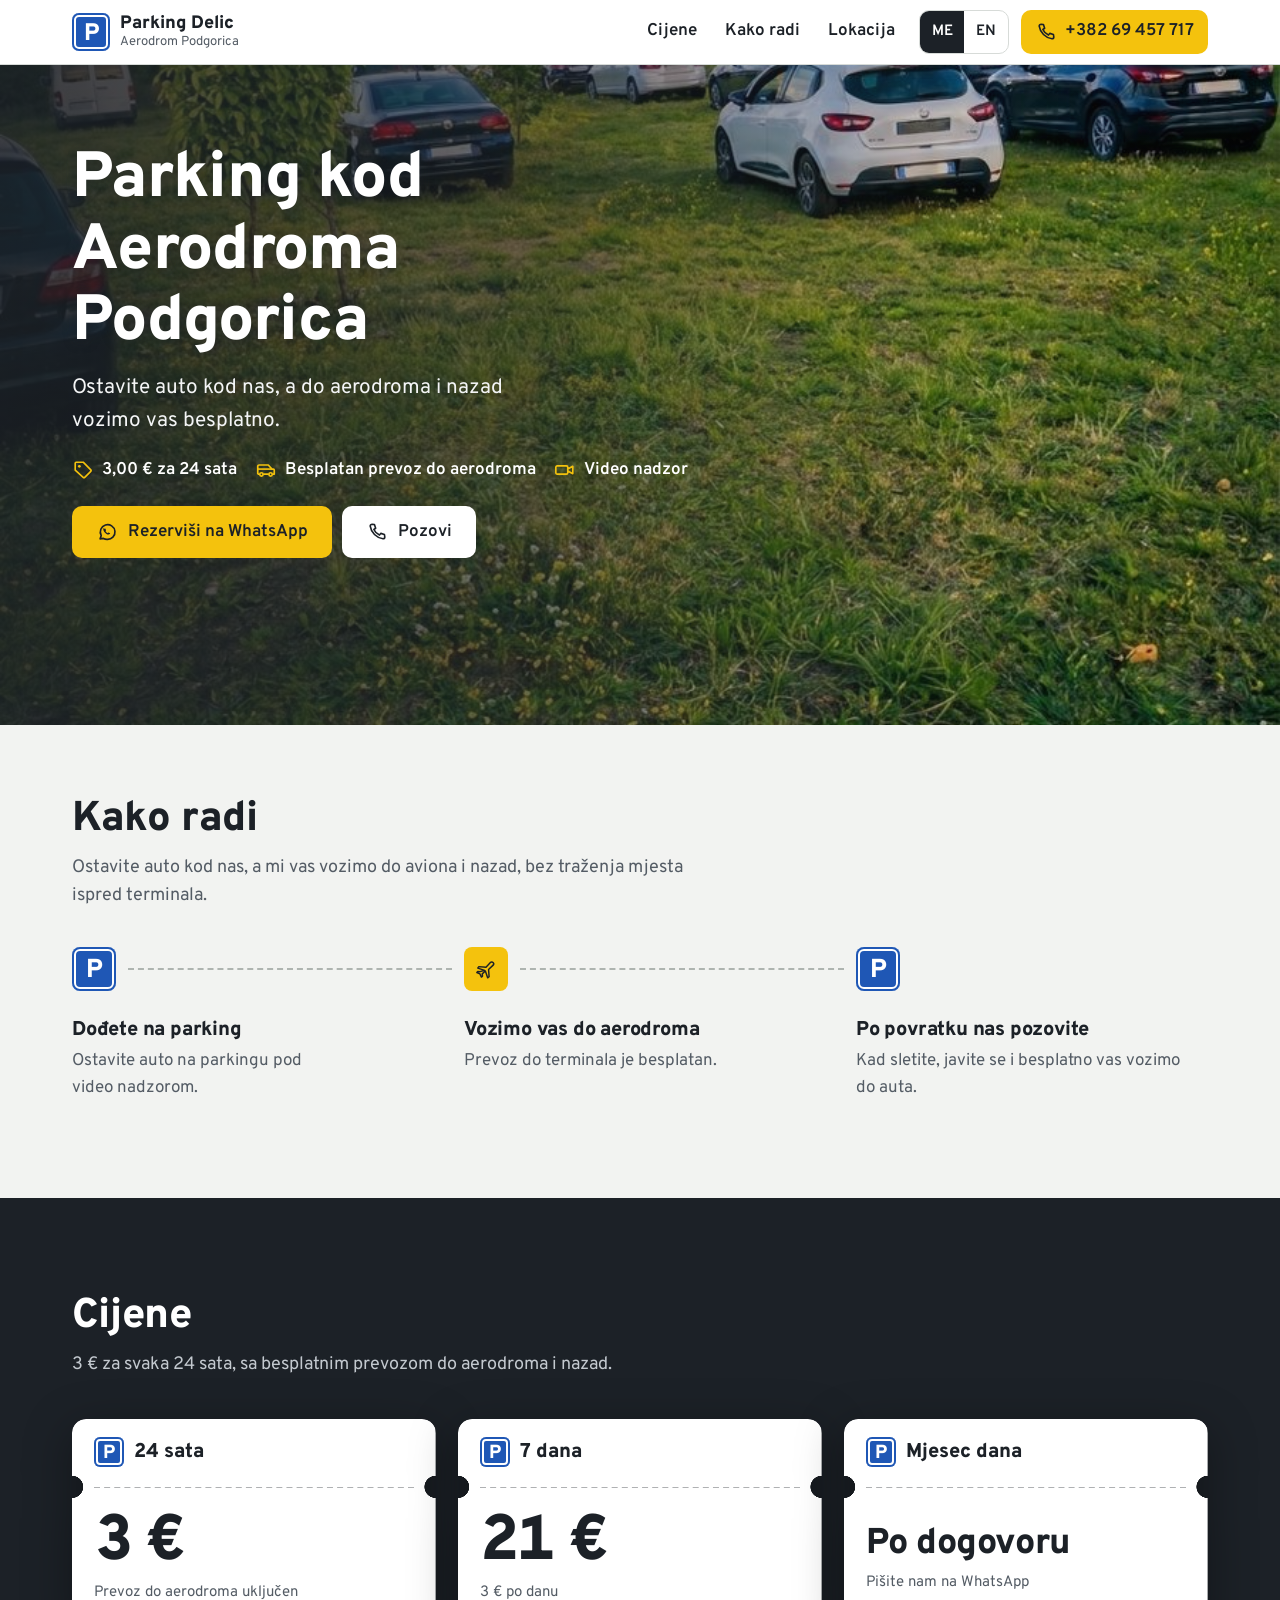
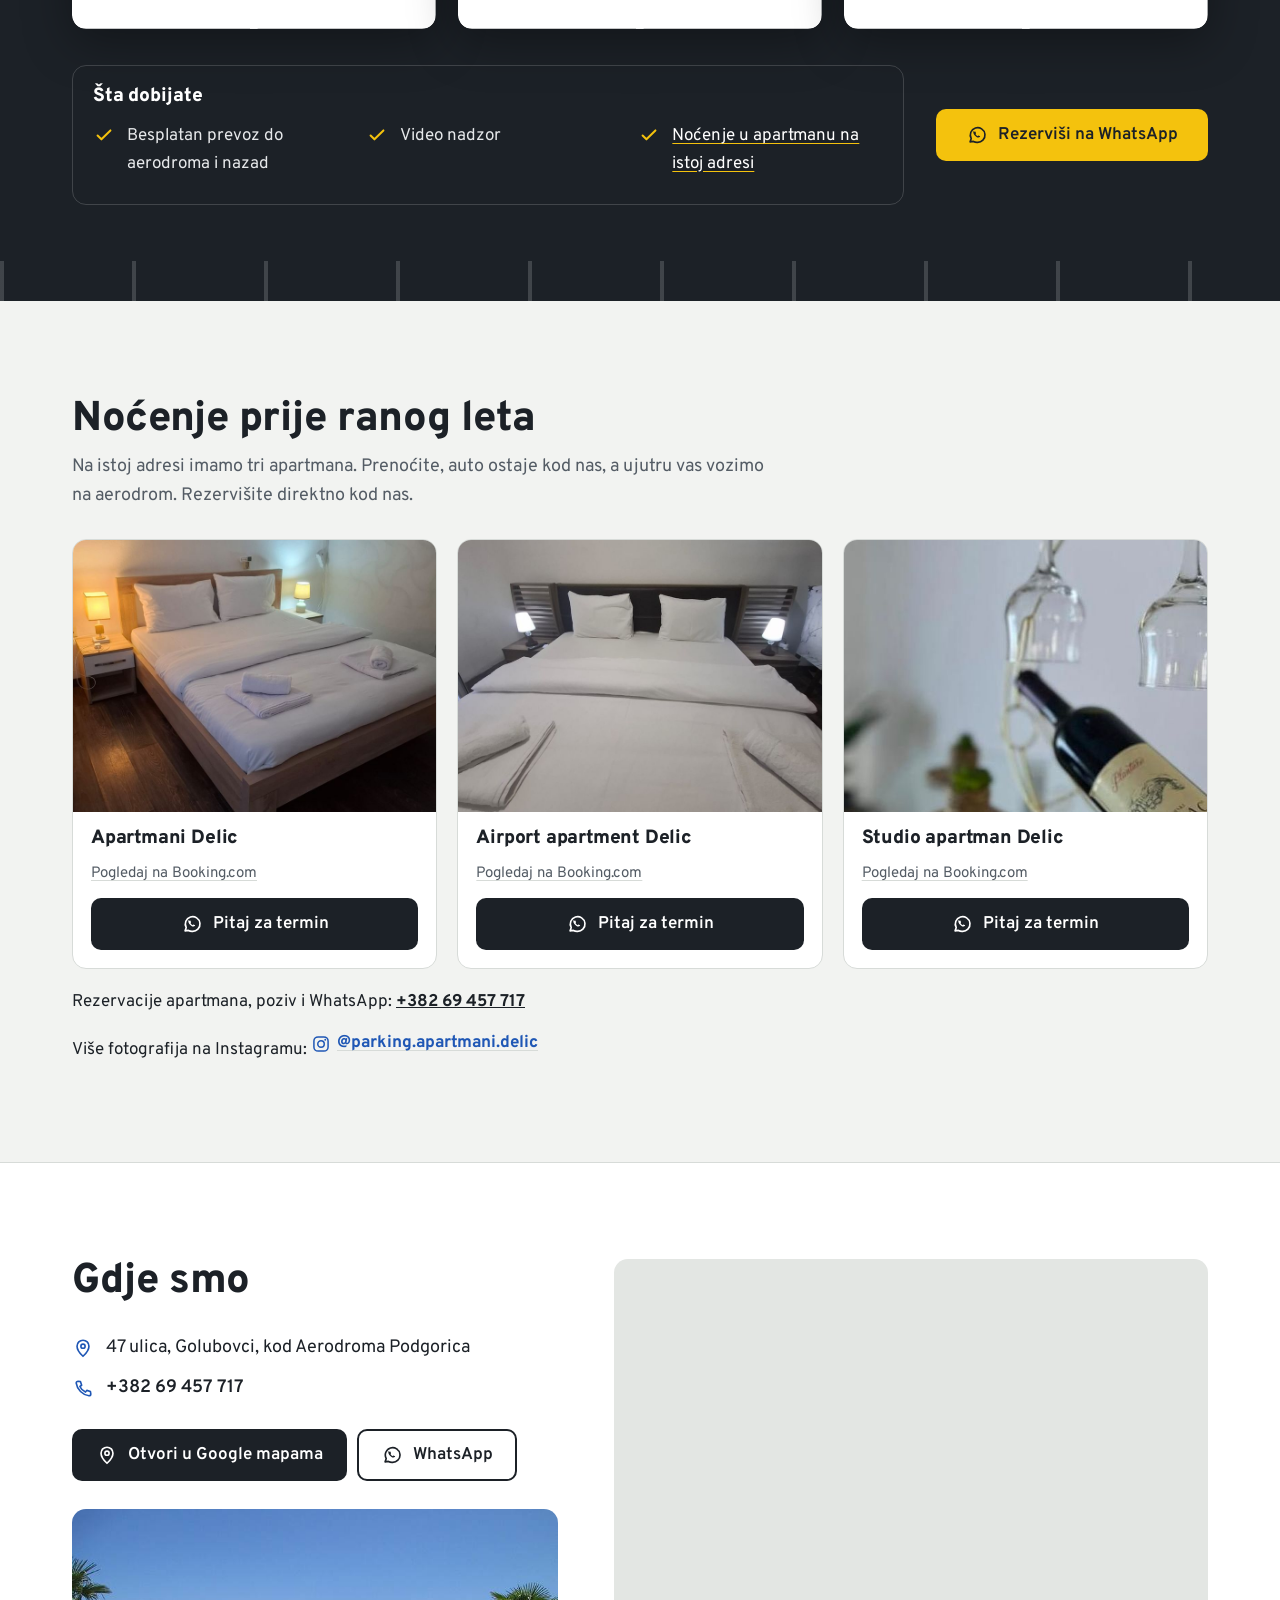
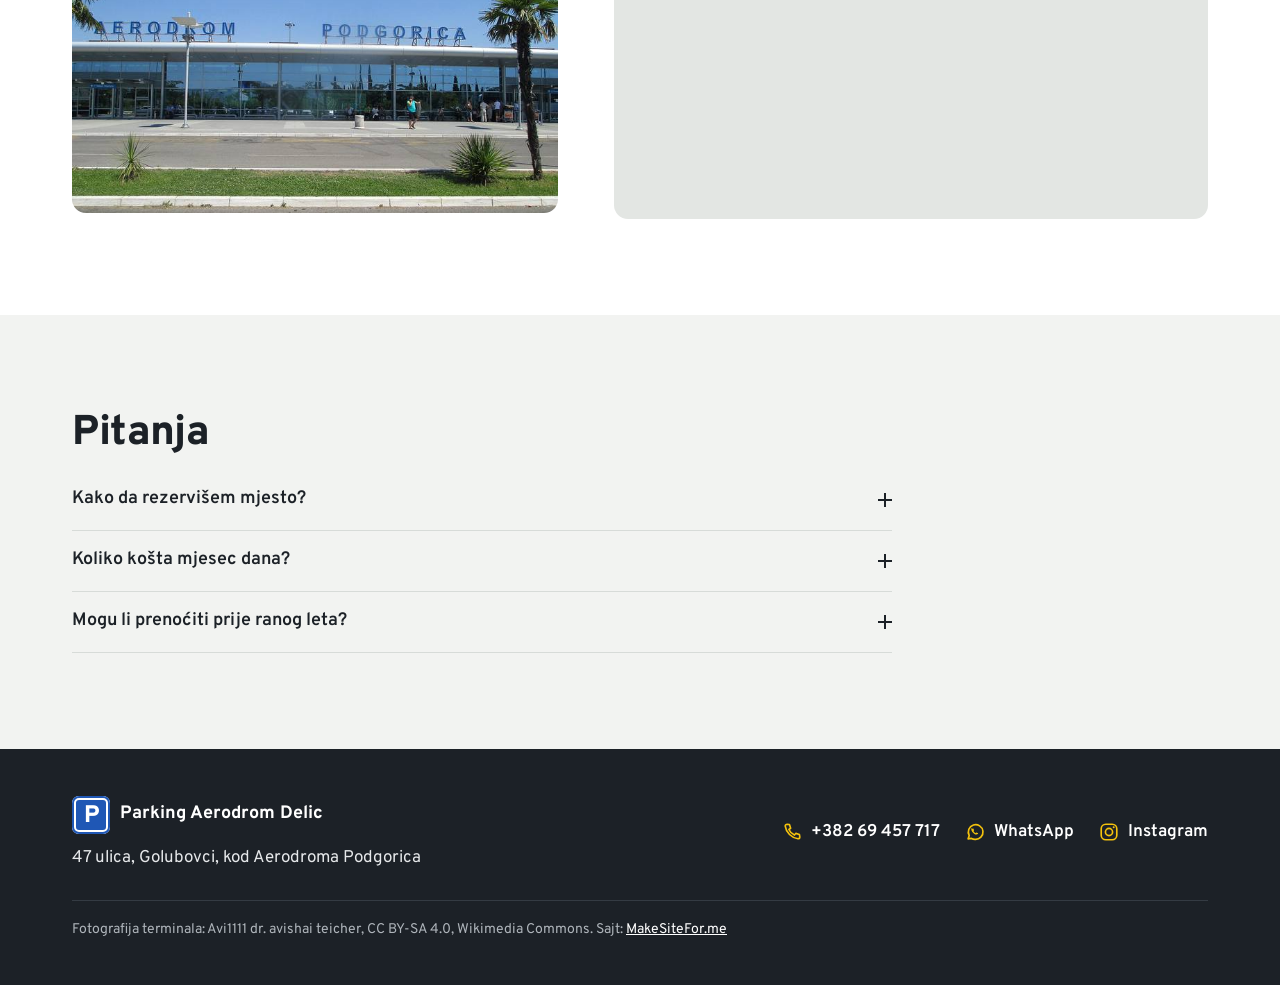
==== commit 4a42aaab: "fix: no cash payment mentions, included items in one row on desktop Co-Authored-By: Claude Opus 5.5 " ====
--- a/index.html
+++ b/index.html
@@ -19,8 +19,8 @@
 <link rel="preconnect" href="https://fonts.googleapis.com"><link rel="preconnect" href="https://fonts.gstatic.com" crossorigin>
 <link href="https://fonts.googleapis.com/css2?family=Overpass:wght@400;600;800&display=swap" rel="stylesheet">
 <link rel="preload" as="image" href="./img/hero-m.jpg?v=2" media="(max-width: 959px)">
-<link rel="stylesheet" href="./style.css?v=13">
-<script type="application/ld+json">{"@context": "https://schema.org", "@type": "LocalBusiness", "name": "Parking Aerodrom Delic", "description": "Parking kod Aerodroma Podgorica: 3 € za 24 sata, besplatan prevoz do aerodroma i nazad, video nadzor.", "url": "https://parkingdelic.me/", "image": "https://parkingdelic.me/img/og.jpg", "telephone": "+38269457717", "priceRange": "€", "paymentAccepted": "Cash", "address": {"@type": "PostalAddress", "streetAddress": "47 ulica", "addressLocality": "Golubovci", "addressCountry": "ME"}, "geo": {"@type": "GeoCoordinates", "latitude": 42.3581263, "longitude": 19.2383344}, "hasMap": "https://maps.app.goo.gl/1nRaFkudoSH49azQ9", "sameAs": ["https://www.instagram.com/parking.apartmani.delic/"]}</script>
+<link rel="stylesheet" href="./style.css?v=14">
+<script type="application/ld+json">{"@context": "https://schema.org", "@type": "LocalBusiness", "name": "Parking Aerodrom Delic", "description": "Parking kod Aerodroma Podgorica: 3 € za 24 sata, besplatan prevoz do aerodroma i nazad, video nadzor.", "url": "https://parkingdelic.me/", "image": "https://parkingdelic.me/img/og.jpg", "telephone": "+38269457717", "priceRange": "€", "address": {"@type": "PostalAddress", "streetAddress": "47 ulica", "addressLocality": "Golubovci", "addressCountry": "ME"}, "geo": {"@type": "GeoCoordinates", "latitude": 42.3581263, "longitude": 19.2383344}, "hasMap": "https://maps.app.goo.gl/1nRaFkudoSH49azQ9", "sameAs": ["https://www.instagram.com/parking.apartmani.delic/"]}</script>
 </head>
 <body>
 <svg width="0" height="0" style="position:absolute" aria-hidden="true">
@@ -128,7 +128,6 @@
           <li><svg aria-hidden="true"><use href="#i-check"/></svg><span data-i18n="in1">Besplatan prevoz do aerodroma i nazad</span></li>
           <li><svg aria-hidden="true"><use href="#i-check"/></svg><span data-i18n="in2">Video nadzor</span></li>
           <li><svg aria-hidden="true"><use href="#i-check"/></svg><a href="#nocenje" data-i18n="in3">Noćenje u apartmanu na istoj adresi</a></li>
-          <li><svg aria-hidden="true"><use href="#i-check"/></svg><span data-i18n="in4">Plaćanje gotovinom</span></li>
         </ul>
       </div>
       <a class="btn btn-y js-wa" href="https://wa.me/38269457717" target="_blank" rel="noopener"><svg aria-hidden="true"><use href="#i-wa"/></svg><span data-i18n="btn_wa">Rezerviši na WhatsApp</span></a>
@@ -198,7 +197,6 @@
   <div class="wrap faq-in">
     <h2 id="h-faq" data-i18n="faq_h">Pitanja</h2>
     <details><summary data-i18n="q1">Kako da rezervišem mjesto?</summary><p data-i18n="a1">Pišite nam na WhatsApp ili pozovite i recite kada dolazite i kada se vraćate.</p></details>
-    <details><summary data-i18n="q2">Kako se plaća?</summary><p data-i18n="a2">Gotovinom.</p></details>
     <details><summary data-i18n="q3">Koliko košta mjesec dana?</summary><p data-i18n="a3">Cijenu za mjesec dana dogovaramo. Pišite nam na WhatsApp.</p></details>
     <details><summary data-i18n="q4">Mogu li prenoćiti prije ranog leta?</summary><p data-i18n="a4">Da, na istoj adresi imamo tri apartmana. Rezervišite direktno kod nas, pozivom ili na WhatsApp.</p></details>
   </div>
@@ -225,6 +223,6 @@
   <a class="bar-wa js-wa" href="https://wa.me/38269457717" target="_blank" rel="noopener"><svg aria-hidden="true"><use href="#i-wa"/></svg><span>WhatsApp</span></a>
 </nav>
 
-<script src="./app.js?v=13"></script>
+<script src="./app.js?v=14"></script>
 </body>
 </html>
--- a/style.css
+++ b/style.css
@@ -127,7 +127,7 @@
 .incl svg{color:var(--linija);margin-top:1px}
 .incl li a{color:#fff;text-decoration:underline;text-decoration-color:var(--linija);text-underline-offset:3px}
 .pr-foot .btn{width:100%}
-@media (min-width:600px) and (max-width:959px){.tix{max-width:560px}.incl ul{grid-template-columns:1fr 1fr}.pr-foot .btn{width:auto;justify-self:start;padding:0 28px}}
+@media (min-width:600px) and (max-width:959px){.tix{max-width:560px}.pr-foot .btn{width:auto;justify-self:start;padding:0 28px}}
 @media (min-width:960px){
   .tix{grid-template-columns:repeat(3,1fr);gap:22px;align-items:stretch;margin-top:40px}
   .tk{flex-direction:column}
@@ -140,7 +140,7 @@
   .tk-p.tk-txt{font-size:clamp(2rem,2.8vw,2.5rem);padding-top:.35em}
   .tk-s{font-size:15px}
   .pr-foot{grid-template-columns:1fr auto;align-items:center;gap:32px;margin-top:36px}
-  .incl ul{grid-template-columns:1fr 1fr}
+  .incl ul{grid-template-columns:repeat(3,1fr)}
   .pr-foot .btn{width:auto;padding:0 28px}
 }
 
